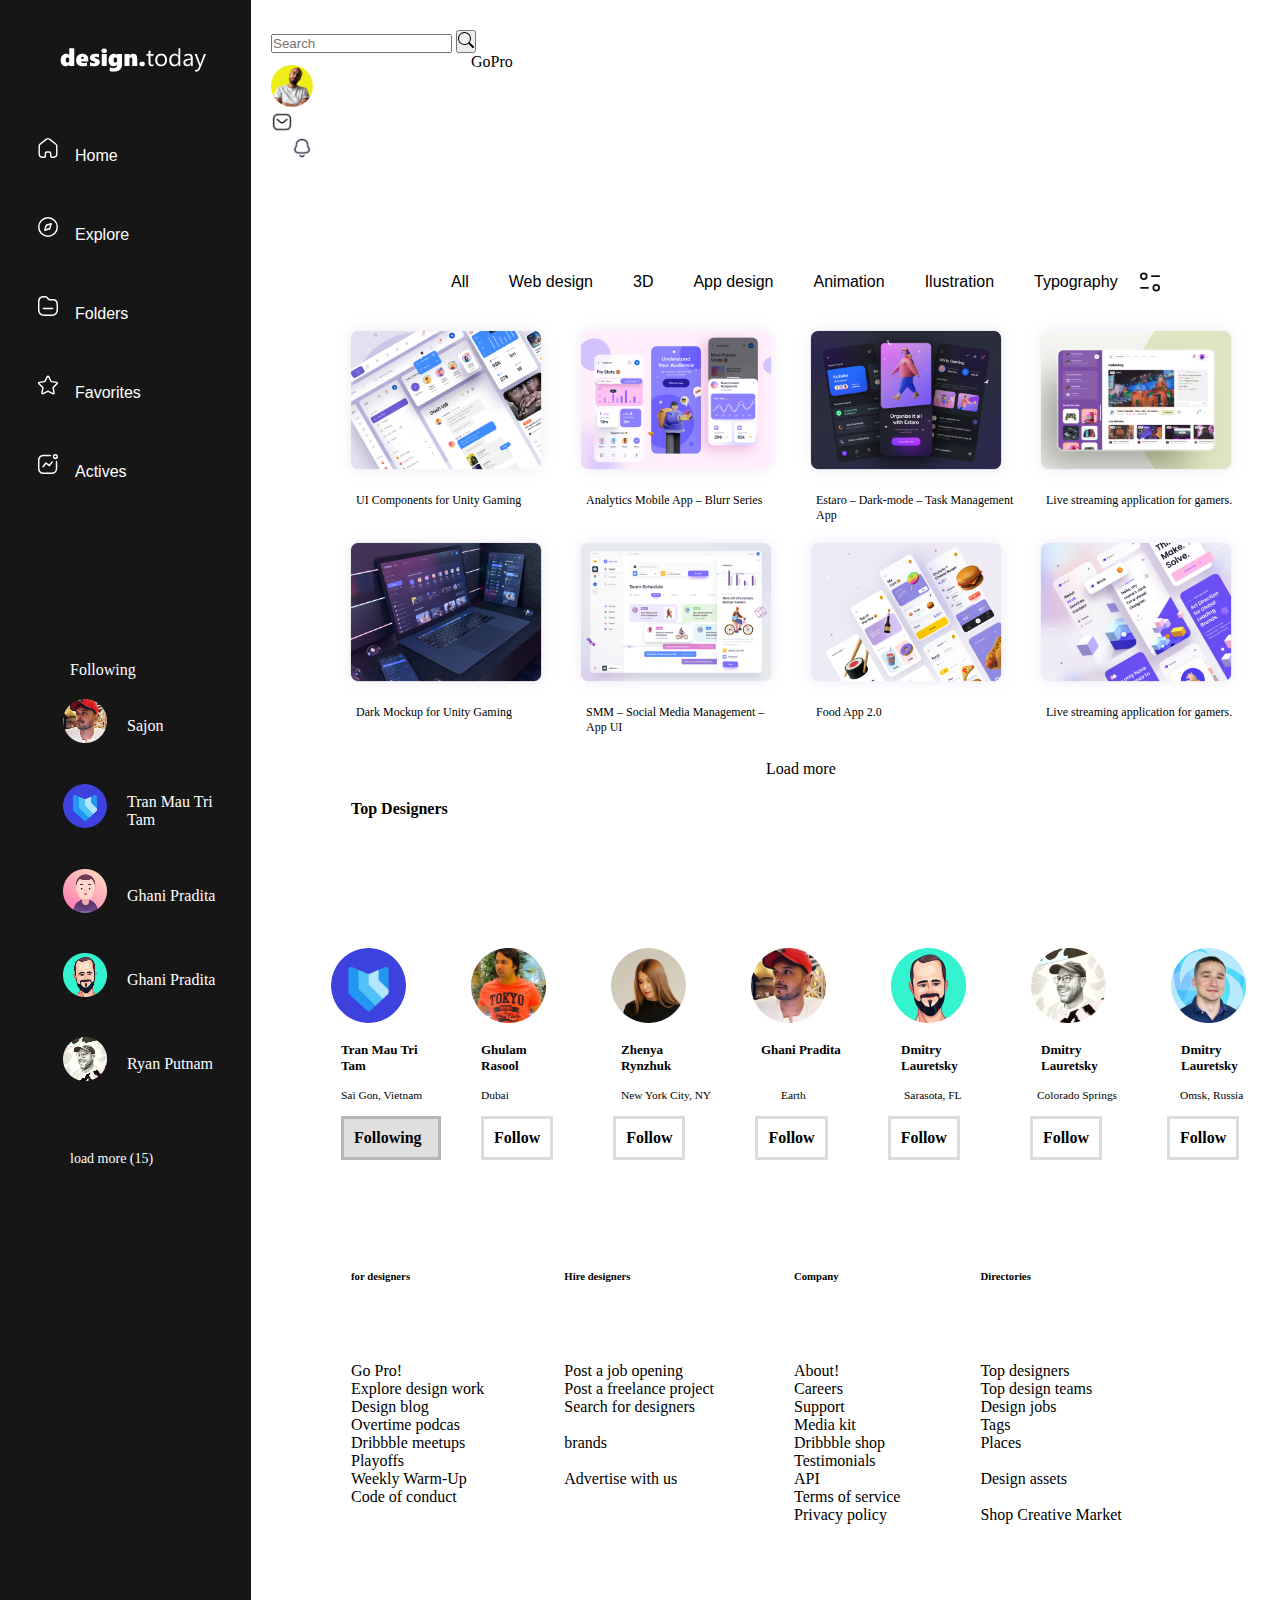
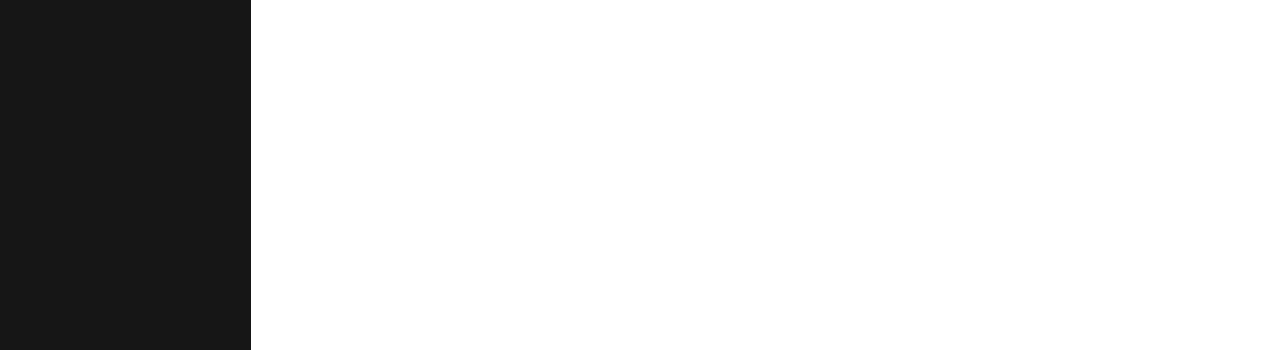
==== index.html @ 5bfe54ca "desktop version all done" ====
<!DOCTYPE html>
<html lang="en">
  <head>
    <meta charset="UTF-8" />
    <meta http-equiv="X-UA-Compatible" content="IE=edge" />
    <meta name="viewport" content="width=device-width, initial-scale=1.0" />
    <link rel="stylesheet" type="text/css" href="styles/style.css" />
    <link href="https://cdn.jsdelivr.net/npm/bootstrap@5.2.2/dist/css/bootstrap.min.css" rel="stylesheet" integrity="sha384-Zenh87qX5JnK2Jl0vWa8Ck2rdkQ2Bzep5IDxbcnCeuOxjzrPF/et3URy9Bv1WTRi" crossorigin="anonymous">
    <title>Shualeduri</title>
  </head>
 
  <body >
    <!-- SIDE NAVBAR -->
    <div class="header">
        <div class="side-nav"> 
          <a href="#" class="logo"> 
            <img src="./images/design.today.png" class="logo-img">
          </a>
          <ul class="nav-links">
            <li> <a href="#"><img src="./images/Component 5 – 2.svg" alt="img"></i><p>Home</p></a></li>
            <li> <a href="#"><img src="./images/Component 3 – 2.svg" alt="img"></i><p>Explore</p></a></li>
            <li> <a href="#"><img src="./images/Component 4 – 2.svg" alt="img"></i><p>Folders</p></a></li>
            <li> <a href="#"><img src="./images/Component 8 – 2.svg" alt="img"></i><p>Favorites</p></a></li>
            <li> <a href="#"><img src="./images/Component 1 – 2.svg" alt="img"></i><p>Actives</p></a></li>
            
          </ul>
          <div class="follow">
            <p>
                Following
            </p>
          
          </div>
          <div class="side-img">
            <div class="round-images">
              <div><img src="./images/Rectangle 40.png" alt="img"><p>Sajon</p></div>
          </div>
          <div class="round-images">
            <div><img src="./images/Rectangle 41.png" alt="img"><p>Tran Mau Tri Tam</p></div>
        </div>
        <div class="round-images">
            <div><img src="./images/Rectangle 42.png" alt="img"><p>Ghani Pradita</p></div>
        </div>
        <div class="round-images">
            <div><img src="./images/Rectangle 43.png" alt="img"><p>Ghani Pradita</p></div>
        </div>
        <div class="round-images">
            <div><img src="./images/Rectangle 44.png" alt="img"><p>Ryan Putnam</p></div>
        </div>
        <p class="load-1">
            load more (15)
        </p>
          </div>
        </div>
       <!-- SEARCH BAR -->
    <section> 
     <div class="search-btn">
      <form class="d-flex" role="search">
        <input class="form-control me-2" type="search" placeholder="Search" aria-label="Search">
        <button class="btn btn-outline-success" type="submit"><svg xmlns="http://www.w3.org/2000/svg" width="16" height="16" fill="currentColor" class="bi bi-search" viewBox="0 0 16 16">
          <path d="M11.742 10.344a6.5 6.5 0 1 0-1.397 1.398h-.001c.03.04.062.078.098.115l3.85 3.85a1 1 0 0 0 1.415-1.414l-3.85-3.85a1.007 1.007 0 0 0-.115-.1zM12 6.5a5.5 5.5 0 1 1-11 0 5.5 5.5 0 0 1 11 0z"/>
        </svg></button>
        <p>
          GoPro
        </p>
         
        <div class="bar-img">
          <a href="./secont.html"><img  src="./images/Group 33.png" height="42px"></a> 
        </div>
        <div class="mess">
        <img src="./images/Component 11 – 2.png" height="22px">
      </div>  
      <div class="bell">
        <img src="./images/Component 7 – 2.png" height="22px">
      </div> 
      
      </form>            
    </div>
   
 
       <!-- SECOND NAVBAR AND MAIN CONTENT -->
       <div>
        <nav class="navbar">
          <ul class="navbar-ul">
            <li class="navbar-li"><a href="#">All</a></li>
            <li class="navbar-li"><a href="#">Web design</a></li>
            <li class="navbar-li"><a href="#">3D</a></li>
            <li class="navbar-li"><a href="#">App design</a></li>
            <li class="navbar-li"><a href="#">Animation</a></li>
            <li class="navbar-li"><a href="#">Ilustration</a></li>
            <li class="navbar-li"><a href="#">Typography</a></li> 
        
            <img src="./images/Group 18.svg" alt="filter">
          </ul>
        </nav>
    </div>
    <div></div>
    <div class="main-content">
      <div class="image-1">
        <img src="./images/Rectangle 45.png" alt="image" width="230px" ><p>UI Components for Unity Gaming</p>
      </div>
      <div class="image-2">
        <img src="./images/Rectangle 46.png" alt="image" width="230px" ><p>Analytics Mobile App – Blurr Series</p>
      </div>
      <div class="image-3">
        <img src="./images/Rectangle 47.png" alt="image" width="230px" ><p>Estaro – Dark-mode – Task Management App</p>
      </div>
      <div class="image-4">
        <img src="./images/Rectangle 48.png" alt="image" width="230px" ><p>Live streaming application for gamers.</p>
      </div>
    </div>
    <div>
      <div class="main-content-2">
        <div class="image-1-1">
          <img src="./images/03.png" alt="image" width="230px" ><p>Dark Mockup for Unity Gaming</p>
        </div>
        <div class="image-2-2">
          <img src="./images/02.png" alt="image" width="230px" ><p>SMM – Social Media Management – App UI</p>
        </div>
        <div class="image-3-3">
          <img src="./images/04.png" alt="image" width="230px" ><p>Food App 2.0</p>
        </div>
        <div class="image-4-4">
          <img src="./images/01.png" alt="image" width="230px" ><p>Live streaming application for gamers.</p>
        </div>
      </div>
      <div class="load">
         <p>Load more</p>        
      </div>  
           <!-- TOP DESIGNER -->
           <p class="desig-p">
          Top Designers
           </p>
          <div class="top-design">
        <div class="design">
       
          <div>
          <img src="./images/Rectangle 65.png" alt="" width="75px"> <p>Tran Mau Tri Tam</p>
        </div>
        <div>
          <img src="./images/Rectangle 69.png" alt="" width="75px"> <p>Ghulam Rasool</p>
        </div>
        <div>
          <img src="./images/Rectangle 66.png" alt="" width="75px"> <p>Zhenya Rynzhuk</p>
        </div>
        <div>
          <img  src="./images/Rectangle 67.png" alt="" width="75px"> <p>Ghani Pradita</p>
        </div>
        <div>
          <img src="./images/Rectangle 71.png" alt="" width="75px"> <p>Dmitry Lauretsky</p>
        </div>
        <div>
          <img src="./images/Rectangle 68.png" alt="" width="75px"> <p>Dmitry Lauretsky
            
          </p>
        </div>
        <div>
          <img src="./images/Rectangle 72.png" alt="" width="75px"> <p>Dmitry Lauretsky</p>
        </div>
        
      </div>
      <div class="paragraph-flex">
        <div class="paragraph">
          <p class="p-1-1">Sai Gon, Vietnam</p>
          <p class="p-1-2" >Dubai</p>
          <p class="p-1-3">New York City, NY</p>
          <p class="p-1-4">Earth</p>
          <p class="p-1-5"> Sarasota, FL</p>
          <p class="p-1-6"> Colorado Springs </p>
          <p class="p-1-7"> Omsk, Russia</p> 
        </div>
      </div>
      <div class="paragraph-flex">
        <div class="paragraph">
          <p class="p-2-1">Following</p>
          <p class="p-2-2" >Follow</p>
          <p class="p-2-3">Follow</p>
          <p class="p-2-4">Follow</p>
          <p class="p-2-5"> Follow</p>
          <p class="p-2-6">Follow </p>
          <p class="p-2-7"> Follow</p> 
        </div>
       
          <div class="footer-section">
            <div class="footer-1">
              <h6>for designers</h6>
              <div class="html-p">
                <p>Go Pro!</p>
                <p>Explore design work</p>
                <p>Design blog </p>
                <p> Overtime podcas</p>
                <p>Dribbble meetups</p>
                <p> Playoffs </p>
                <p>Weekly Warm-Up</p>
                <p> Code of conduct</p>
              </div>
             </div>
             <div class="footer-1">
              <h6>Hire designers</h6>
              <div class="html-p">
                <p>Post a job opening </p>
                <p>Post a freelance project </p>
                <p> Search for designers </p>
               <br>
                <p>  brands</p>
                 <br>
                <p>Advertise with us</p>
              </div>
             </div>
             <div class="footer-1">
              <h6>Company</h6>
              <div class="html-p">
                <p>About!</p>
                <p>Careers</p>
                <p>Support</p>
                <p>Media kit </p>
                <p>Dribbble shop</p>
                <p>Testimonials  </p>
                <p>API</p>
                <p> Terms of service </p>
                <p> Privacy policy</p>
              </div>
             </div>  <div class="footer-1">
              <h6>Directories</h6>
              <div class="html-p">
                <p>Top designers </p>
                <p> Top design teams</p>
                <p>Design jobs  </p>
                <p> Tags</p>
                <p>Places</p>
                <br>
                <p>Design assets </p>
                <br>
                <p>Shop Creative Market</p>
               
              </div>
             </div>
             
              
              
  </section>
   

    </div>
  </footer>
    
  
  
  
    <script src="https://cdn.jsdelivr.net/npm/bootstrap@5.2.2/dist/js/bootstrap.bundle.min.js" integrity="sha384-OERcA2EqjJCMA+/3y+gxIOqMEjwtxJY7qPCqsdltbNJuaOe923+mo//f6V8Qbsw3" crossorigin="anonymous"></script>    
  </body>
</html>
---- styles/style.css ----
* {
  margin: 0;
  padding: 0;
  box-sizing: border-box;
}

.side-nav {
  background: rgb(22, 22, 22) 0% 0% no-repeat padding-box;
  height: 1950px;
  width: 280px;
}

/* LOGO AND NAVIGATION */
.logo {
  margin-left: 60px;
}
.nav-links {
  list-style: none;
  position: relative;
  margin-left: 22px;
  margin-top: 40px;
}
.nav-links li {
  padding: 10px 0;
}
.nav-links li a {
  color: white;
  text-decoration: none;
  padding: 10px 14px;
  display: flex;
  align-items: center;
}
.nav-links li a img {
  margin-right: 15px;
  margin-bottom: 15px;
}
.nav-links li :hover {
  transition: 0.3s;
}

.side-img div p:hover {
  color: #cf238a;
  transition: 0.3s;
}
.side-img div {
  position: relative;
  padding: 10px 14px;
  display: flex;
  align-items: center;
}
.side-img div p {
  margin-left: 20px;
  color: white;
  margin-top: 10px;
}
.side-img img {
  margin-left: 35px;
}
.follow p {
  margin-top: 150px;
  margin-left: 70px;
  color: white;
}
.side-img p {
  margin-left: 70px;
  color: white;
  margin-top: 50px;
}

.logo img {
  margin-top: 40px;
}
.header {
  display: flex;
}

.search-btn {
  margin-top: 30px;
  margin-left: 20px;
  width: 800px;
}
.search-btn p {
  margin-left: 200px;
  margin-right: 140px;
}
.mess {
  margin-right: -90px;
}
.bell {
  margin-right: -90px;
  margin-left: 20px;
}
.bar-img {
  margin-right: -90px;
  margin-top: -6px;
}

/* Navugation */
.load {
  width: 110px;
  height: 55px;
  background-color: #ffffff;
  border: none;
  border-radius: 28px;
  padding: 15px;
  margin-left: 500px;
  padding-right: 10px;
  margin-top: 10px;
}
.load:hover {
  background-color: #ddd;
  color: rgb(0, 0, 0);
}
.nav-links a:hover {
  background: #cf238a;
  transition: 0.3;
  width: 210px;
  border-radius: 28px;
}
.nav-links {
  color: white;
}
.navbar {
  margin-top: 90px;
  margin-left: 180px;
}

a {
  text-decoration: none;
  font-family: "BPG Arial Caps", sans-serif;
  font-weight: 450;
}
ul {
  list-style: none;
}

.navbar-ul {
  display: flex;
}
.navbar-ul :hover {
  background-color: #b8b8b8;
  border-radius: 10%;
}

.navbar-li {
  margin: 20px;
}
.navbar-ul a {
  text-decoration: none;
  color: black;
}
.main-content {
  margin-left: 80px;
}
/* MAIN_IMAGES */
.main-content {
  display: flex;
}
.image-1 p,
.image-2 p,
.image-3 p,
.image-4 p {
  margin-left: 25px;
  font-size: 12px;
  font-weight: 500;
  width: 200px;
}
.image-3 p,
.image-4 p {
  width: 200px;
}
.main-content-2 {
  display: flex;
  margin-left: 80px;
}
.image-1-1 p,
.image-2-2 p,
.image-3-3 p,
.image-4-4 p {
  margin-left: 25px;
  font-size: 12px;
  font-weight: 500;
  width: 200px;
}
.image-3-3 p,
.image-4-4 p {
  width: 200px;
}
.load-1 {
  margin-top: 40px;
  margin-left: 500px;
  font-size: 14px;
}
.design {
  display: flex;
  margin-left: 30px;
}
.design img {
  margin-top: 180px;
  margin-left: 50px;
}
.design p {
  margin-left: 60px;
  margin-top: 15px;
  font-size: 13px;
  font-weight: 550;
  width: 80px;
}
.paragraph {
  display: flex;
}
.p-1-1 {
  width: 100px;
  font-size: 11.4px;
  margin-left: 90px;
}
.p-1-1 {
  margin-top: 15px;
  width: 100px;
  font-size: 11.4px;
  margin-left: 90px;
}
.p-1-2 {
  margin-top: 15px;
  width: 100px;
  font-size: 11.4px;
  margin-left: 40px;
}
.p-1-3 {
  margin-top: 15px;
  width: 100px;
  font-size: 11.4px;
  margin-left: 40px;
}
.p-1-4 {
  margin-top: 15px;
  width: 100px;
  font-size: 11.4px;
  margin-left: 60px;
}
.p-1-5 {
  margin-top: 15px;
  width: 100px;
  font-size: 11.4px;
  margin-left: 23px;
}
.p-1-6 {
  margin-top: 15px;
  width: 100px;
  font-size: 11.4px;
  margin-left: 33px;
}
.p-1-7 {
  margin-top: 15px;
  width: 100px;
  font-size: 11.4px;
  margin-left: 43px;
}

/* FOOTER SECTION */
.desig-p {
  margin-left: 100px;
  margin-bottom: -50px;
  font-weight: 650;
}
.footer-section {
  margin-left: 90px;
  margin-top: 40px;
  display: flex;
}
.footer-1 {
  margin: 70px;
  margin-left: 10px;
}
.p-2-1 {
  width: 100px;
  font-weight: 600;
  margin-left: 90px;
}
.p-2-1 {
  background-color: #dfdfdf;
  padding: 10px;
  border-style: solid;
  border-color: rgb(182, 182, 182);
}
.p-2-1 {
  margin-top: 15px;

  font-weight: 600;
  margin-left: 90px;
}
.p-2-2 {
  margin-top: 15px;

  font-weight: 600;
  padding: 10px;
  border-style: solid;
  border-color: rgb(220, 220, 220);
  margin-left: 40px;
}
.p-2-3 {
  margin-top: 15px;

  font-weight: 600;
  margin-left: 40px;
  padding: 10px;
  border-style: solid;
  border-color: rgb(220, 220, 220);
  margin-left: 60px;
}
.p-2-4 {
  margin-top: 15px;

  font-weight: 600;
  margin-left: 90px;
  padding: 10px;
  border-style: solid;
  border-color: rgb(220, 220, 220);
  margin-left: 70px;
}
.p-2-5 {
  margin-top: 15px;

  font-weight: 600;
  padding: 10px;
  border-style: solid;
  border-color: rgb(220, 220, 220);
  margin-left: 40px;
  margin-left: 60px;
}
.p-2-6 {
  margin-top: 15px;

  font-weight: 600;
  margin-left: 33px;
  padding: 10px;
  border-style: solid;
  border-color: rgb(220, 220, 220);
  margin-left: 70px;
}
.p-2-7 {
  margin-top: 15px;

  font-weight: 600;
  margin-left: 43px;
  padding: 10px;
  border-style: solid;
  border-color: rgb(220, 220, 220);
  margin-left: 65px;
}
.html-p {
  margin-top: 80px;
}

/* SEDOND HTML */
.order-1 {
  display: flex;
  align-items: center;
  justify-content: space-between;
  margin-left: 40px;
  margin-top: 40px;
  font-weight: 600;
}

.order-2 {
  display: flex;
  align-items: center;
  justify-content: space-between;
  margin-left: 40px;
  margin-top: 40px;
}

.order-1-1 {
  display: flex;
  align-items: center;
  justify-content: space-between;
  margin-left: 40px;
  margin-top: 40px;
  font-weight: 600;
  color: #ff2288;
}
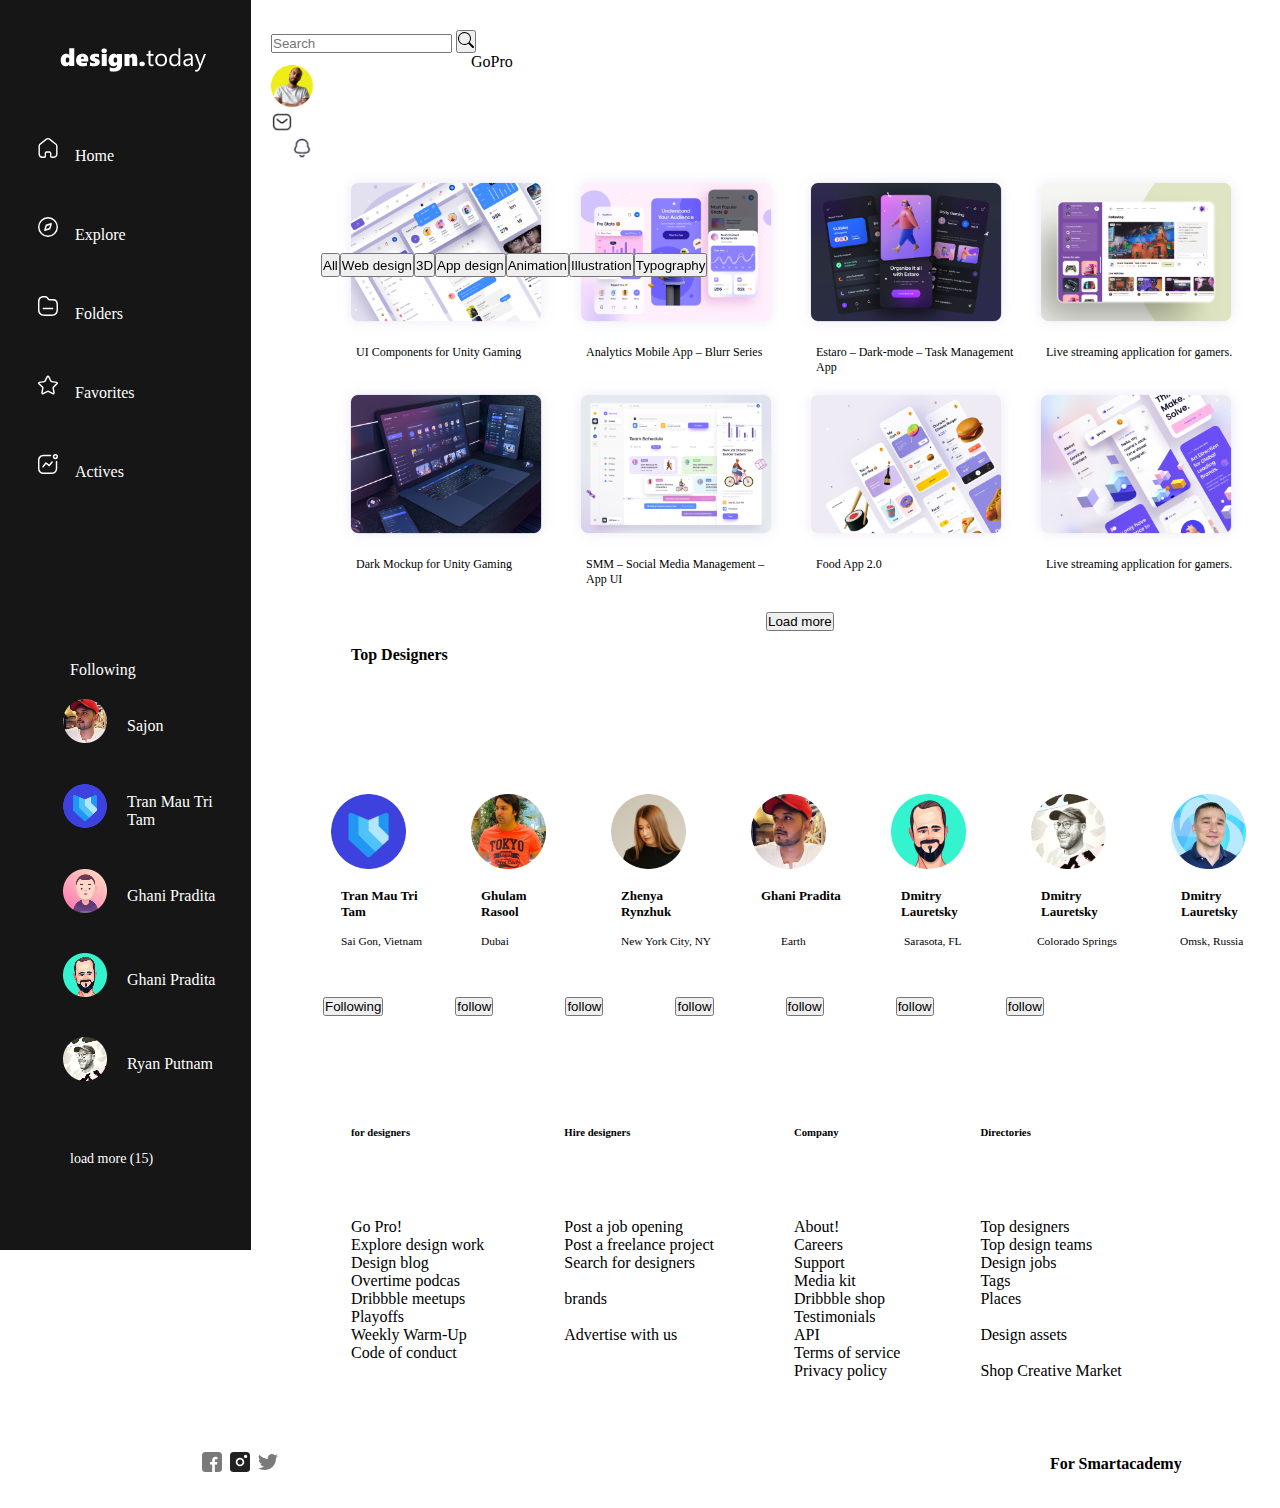
==== commit 5194859c: "hovers done" ====
--- a/index.html
+++ b/index.html
@@ -81,14 +81,13 @@
        <div>
         <nav class="navbar">
           <ul class="navbar-ul">
-            <li class="navbar-li"><a href="#">All</a></li>
-            <li class="navbar-li"><a href="#">Web design</a></li>
-            <li class="navbar-li"><a href="#">3D</a></li>
-            <li class="navbar-li"><a href="#">App design</a></li>
-            <li class="navbar-li"><a href="#">Animation</a></li>
-            <li class="navbar-li"><a href="#">Ilustration</a></li>
-            <li class="navbar-li"><a href="#">Typography</a></li> 
-        
+            <button type="button" class="btn btn-light">All</button>
+            <button type="button" class="btn btn-light">Web design</button>
+            <button type="button" class="btn btn-light">3D</button>
+            <button type="button" class="btn btn-light">App design</button>
+            <button type="button" class="btn btn-light">Animation</button>
+            <button type="button" class="btn btn-light">Illustration</button>
+            <button type="button" class="btn btn-light">Typography</button>
             <img src="./images/Group 18.svg" alt="filter">
           </ul>
         </nav>
@@ -124,7 +123,7 @@
         </div>
       </div>
       <div class="load">
-         <p>Load more</p>        
+        <button type="button" class="btn btn-secondary">Load more</button>      
       </div>  
            <!-- TOP DESIGNER -->
            <p class="desig-p">
@@ -150,12 +149,12 @@
         </div>
         <div>
           <img src="./images/Rectangle 68.png" alt="" width="75px"> <p>Dmitry Lauretsky
-            
-          </p>
+                   </p>
         </div>
         <div>
           <img src="./images/Rectangle 72.png" alt="" width="75px"> <p>Dmitry Lauretsky</p>
         </div>
+        
         
       </div>
       <div class="paragraph-flex">
@@ -171,13 +170,13 @@
       </div>
       <div class="paragraph-flex">
         <div class="paragraph">
-          <p class="p-2-1">Following</p>
-          <p class="p-2-2" >Follow</p>
-          <p class="p-2-3">Follow</p>
-          <p class="p-2-4">Follow</p>
-          <p class="p-2-5"> Follow</p>
-          <p class="p-2-6">Follow </p>
-          <p class="p-2-7"> Follow</p> 
+          <button type="button" class="btn btn-secondary">Following</button>
+          <button type="button" class="btn btn-light">follow</button>
+          <button type="button" class="btn btn-light">follow</button>
+          <button type="button" class="btn btn-light">follow</button>
+          <button type="button" class="btn btn-light">follow</button>
+          <button type="button" class="btn btn-light">follow</button>
+          <button type="button" class="btn btn-light">follow</button>
         </div>
        
           <div class="footer-section">
@@ -234,18 +233,21 @@
                
               </div>
              </div>
-             
-              
-              
-  </section>
-   
-
-    </div>
+            </section>
+       </div>
   </footer>
     
+  <div class="fot-cont">
+    <div class="fb"> 
+    <img src="./images/Component 12 – 2.svg" alt="image">
+    <img src="./images/Component 13 – 2.svg" alt="image">
+    <img src="./images/Component 14 – 2.svg" alt="image">
+  </div>
+  <div>
+    <p>For Smartacademy</p>
+  </div>
   
-  
-  
+   
     <script src="https://cdn.jsdelivr.net/npm/bootstrap@5.2.2/dist/js/bootstrap.bundle.min.js" integrity="sha384-OERcA2EqjJCMA+/3y+gxIOqMEjwtxJY7qPCqsdltbNJuaOe923+mo//f6V8Qbsw3" crossorigin="anonymous"></script>    
   </body>
 </html>
--- a/styles/style.css
+++ b/styles/style.css
@@ -6,8 +6,9 @@
 
 .side-nav {
   background: rgb(22, 22, 22) 0% 0% no-repeat padding-box;
-  height: 1950px;
+  height: 1250px;
   width: 280px;
+  /* position: fixed; */
 }
 
 /* LOGO AND NAVIGATION */
@@ -97,20 +98,12 @@
 
 /* Navugation */
 .load {
-  width: 110px;
-  height: 55px;
-  background-color: #ffffff;
-  border: none;
-  border-radius: 28px;
   padding: 15px;
   margin-left: 500px;
   padding-right: 10px;
   margin-top: 10px;
 }
-.load:hover {
-  background-color: #ddd;
-  color: rgb(0, 0, 0);
-}
+
 .nav-links a:hover {
   background: #cf238a;
   transition: 0.3;
@@ -122,29 +115,17 @@
 }
 .navbar {
   margin-top: 90px;
-  margin-left: 180px;
-}
-
-a {
-  text-decoration: none;
-  font-family: "BPG Arial Caps", sans-serif;
-  font-weight: 450;
-}
-ul {
-  list-style: none;
+  margin-left: 70px;
+  position: fixed;
 }
 
 .navbar-ul {
   display: flex;
 }
-.navbar-ul :hover {
-  background-color: #b8b8b8;
-  border-radius: 10%;
-}
-
-.navbar-li {
-  margin: 20px;
-}
+.navbar img {
+  margin-left: 220px;
+}
+
 .navbar-ul a {
   text-decoration: none;
   color: black;
@@ -155,6 +136,9 @@
 /* MAIN_IMAGES */
 .main-content {
   display: flex;
+}
+.main-content :hover {
+  background-color: #ff0088;
 }
 .image-1 p,
 .image-2 p,
@@ -169,6 +153,15 @@
 .image-4 p {
   width: 200px;
 }
+.main-content-2 :hover {
+  background-color: #ff0088;
+}
+
+.main-content-2 {
+  display: flex;
+  margin-left: 80px;
+}
+
 .main-content-2 {
   display: flex;
   margin-left: 80px;
@@ -272,86 +265,23 @@
   margin: 70px;
   margin-left: 10px;
 }
-.p-2-1 {
-  width: 100px;
-  font-weight: 600;
-  margin-left: 90px;
-}
-.p-2-1 {
-  background-color: #dfdfdf;
-  padding: 10px;
-  border-style: solid;
-  border-color: rgb(182, 182, 182);
-}
-.p-2-1 {
-  margin-top: 15px;
-
-  font-weight: 600;
-  margin-left: 90px;
-}
-.p-2-2 {
-  margin-top: 15px;
-
-  font-weight: 600;
-  padding: 10px;
-  border-style: solid;
-  border-color: rgb(220, 220, 220);
-  margin-left: 40px;
-}
-.p-2-3 {
-  margin-top: 15px;
-
-  font-weight: 600;
-  margin-left: 40px;
-  padding: 10px;
-  border-style: solid;
-  border-color: rgb(220, 220, 220);
-  margin-left: 60px;
-}
-.p-2-4 {
-  margin-top: 15px;
-
-  font-weight: 600;
-  margin-left: 90px;
-  padding: 10px;
-  border-style: solid;
-  border-color: rgb(220, 220, 220);
-  margin-left: 70px;
-}
-.p-2-5 {
-  margin-top: 15px;
-
-  font-weight: 600;
-  padding: 10px;
-  border-style: solid;
-  border-color: rgb(220, 220, 220);
-  margin-left: 40px;
-  margin-left: 60px;
-}
-.p-2-6 {
-  margin-top: 15px;
-
-  font-weight: 600;
-  margin-left: 33px;
-  padding: 10px;
-  border-style: solid;
-  border-color: rgb(220, 220, 220);
-  margin-left: 70px;
-}
-.p-2-7 {
-  margin-top: 15px;
-
-  font-weight: 600;
-  margin-left: 43px;
-  padding: 10px;
-  border-style: solid;
-  border-color: rgb(220, 220, 220);
-  margin-left: 65px;
-}
 .html-p {
   margin-top: 80px;
 }
-
+.paragraph button {
+  margin-top: 50px;
+  margin-left: 72px;
+}
+.fot-cont {
+  display: flex;
+  align-items: center;
+  margin-left: 200px;
+  margin-bottom: 30px;
+}
+.fot-cont p {
+  margin-left: 770px;
+  font-weight: 700;
+}
 /* SEDOND HTML */
 .order-1 {
   display: flex;
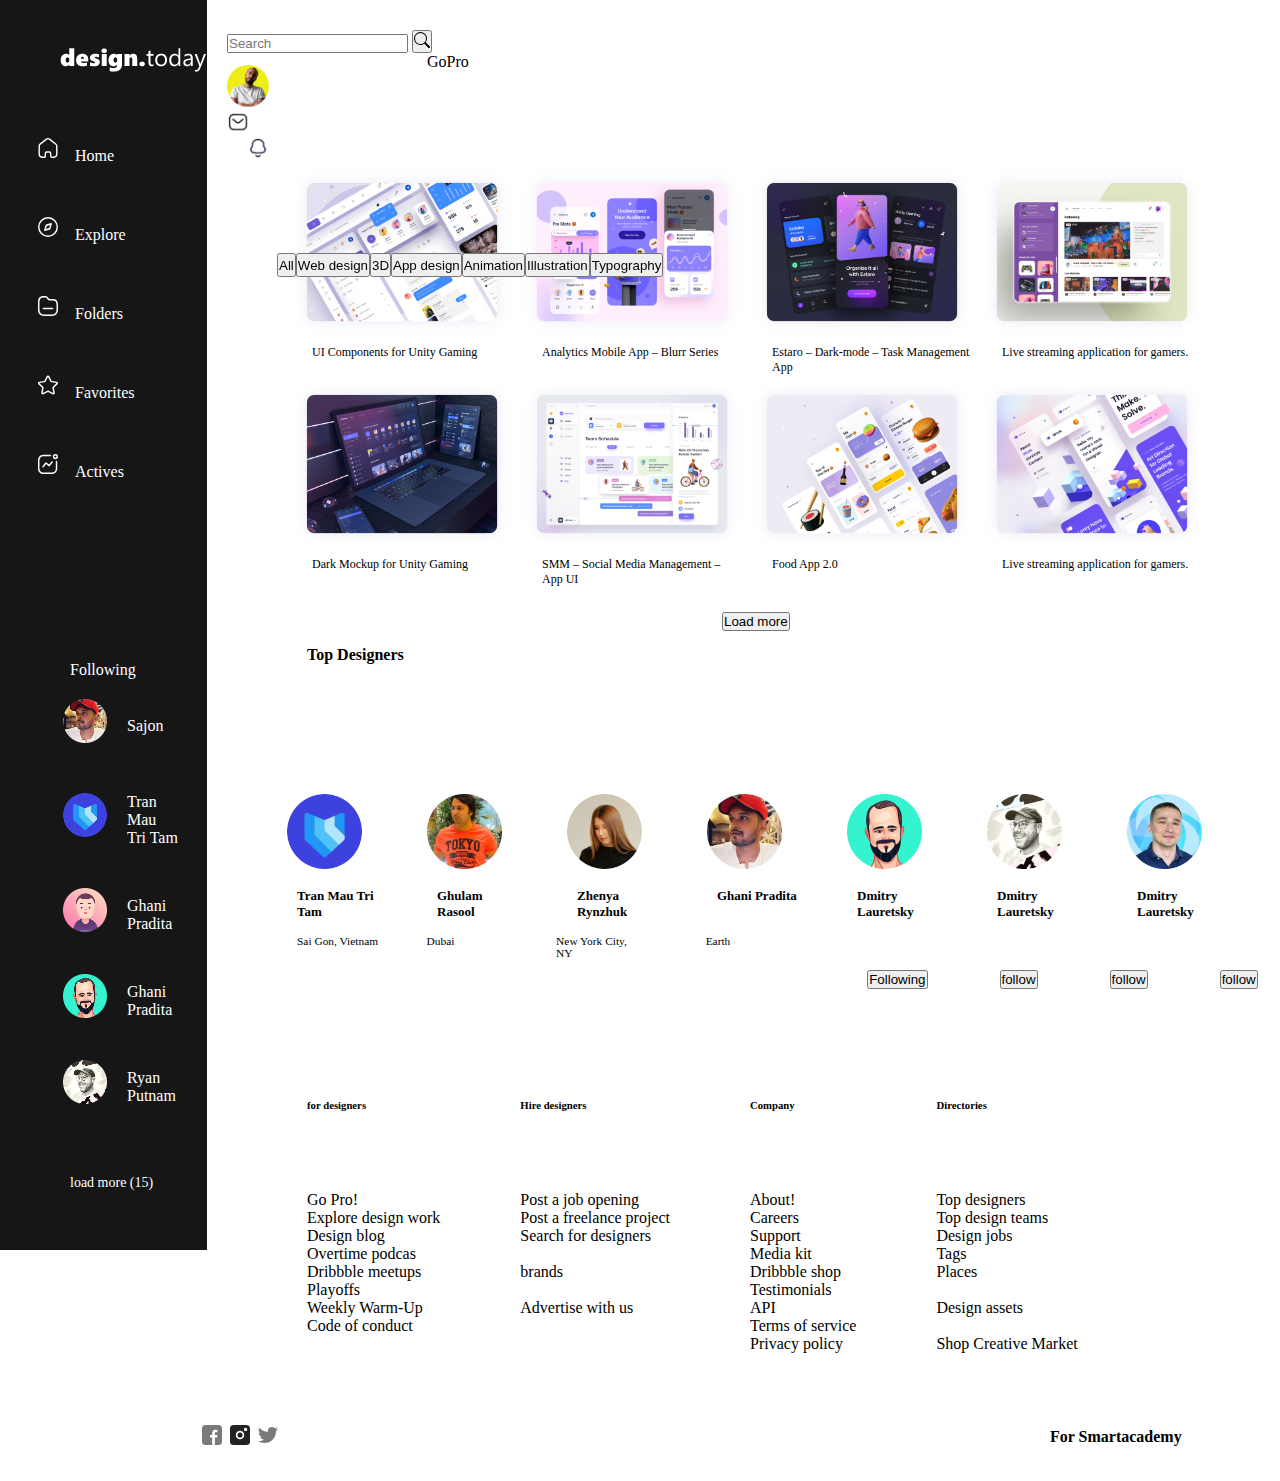
==== commit fe6a2ad2: "secon page" ====
--- a/index.html
+++ b/index.html
@@ -163,21 +163,21 @@
           <p class="p-1-2" >Dubai</p>
           <p class="p-1-3">New York City, NY</p>
           <p class="p-1-4">Earth</p>
-          <p class="p-1-5"> Sarasota, FL</p>
+          <p class="  <div class="paragraph-flex">
+        <div class="paragraph">
+          <button type="button" class="btn btn-secondary">Following</button>
+          <button type="button" class="btn btn-light">follow</button>
+          <button type="button" class="btn btn-light">follow</button>
+          <button type="button" class="btn btn-light">follow</button>
+          <button type="button" class="btn btn-light">follow</button>
+          <button type="button" class="btn btn-light">follow</button>
+          <button type="button" class="btn btn-light">follow</button>
+        </div>p-1-5"> Sarasota, FL</p>
           <p class="p-1-6"> Colorado Springs </p>
           <p class="p-1-7"> Omsk, Russia</p> 
         </div>
       </div>
-      <div class="paragraph-flex">
-        <div class="paragraph">
-          <button type="button" class="btn btn-secondary">Following</button>
-          <button type="button" class="btn btn-light">follow</button>
-          <button type="button" class="btn btn-light">follow</button>
-          <button type="button" class="btn btn-light">follow</button>
-          <button type="button" class="btn btn-light">follow</button>
-          <button type="button" class="btn btn-light">follow</button>
-          <button type="button" class="btn btn-light">follow</button>
-        </div>
+    
        
           <div class="footer-section">
             <div class="footer-1">
--- a/styles/style.css
+++ b/styles/style.css
@@ -283,29 +283,13 @@
   font-weight: 700;
 }
 /* SEDOND HTML */
-.order-1 {
-  display: flex;
-  align-items: center;
-  justify-content: space-between;
-  margin-left: 40px;
-  margin-top: 40px;
-  font-weight: 600;
-}
-
-.order-2 {
-  display: flex;
-  align-items: center;
-  justify-content: space-between;
-  margin-left: 40px;
-  margin-top: 40px;
-}
-
-.order-1-1 {
-  display: flex;
-  align-items: center;
-  justify-content: space-between;
-  margin-left: 40px;
-  margin-top: 40px;
-  font-weight: 600;
-  color: #ff2288;
-}
+.table {
+  margin-top: 50px;
+  margin-left: 70px;
+}
+.table thead :hover {
+  background-color: #d1d1d1;
+}
+.table tr :hover {
+  background-color: #e6e6e6;
+}
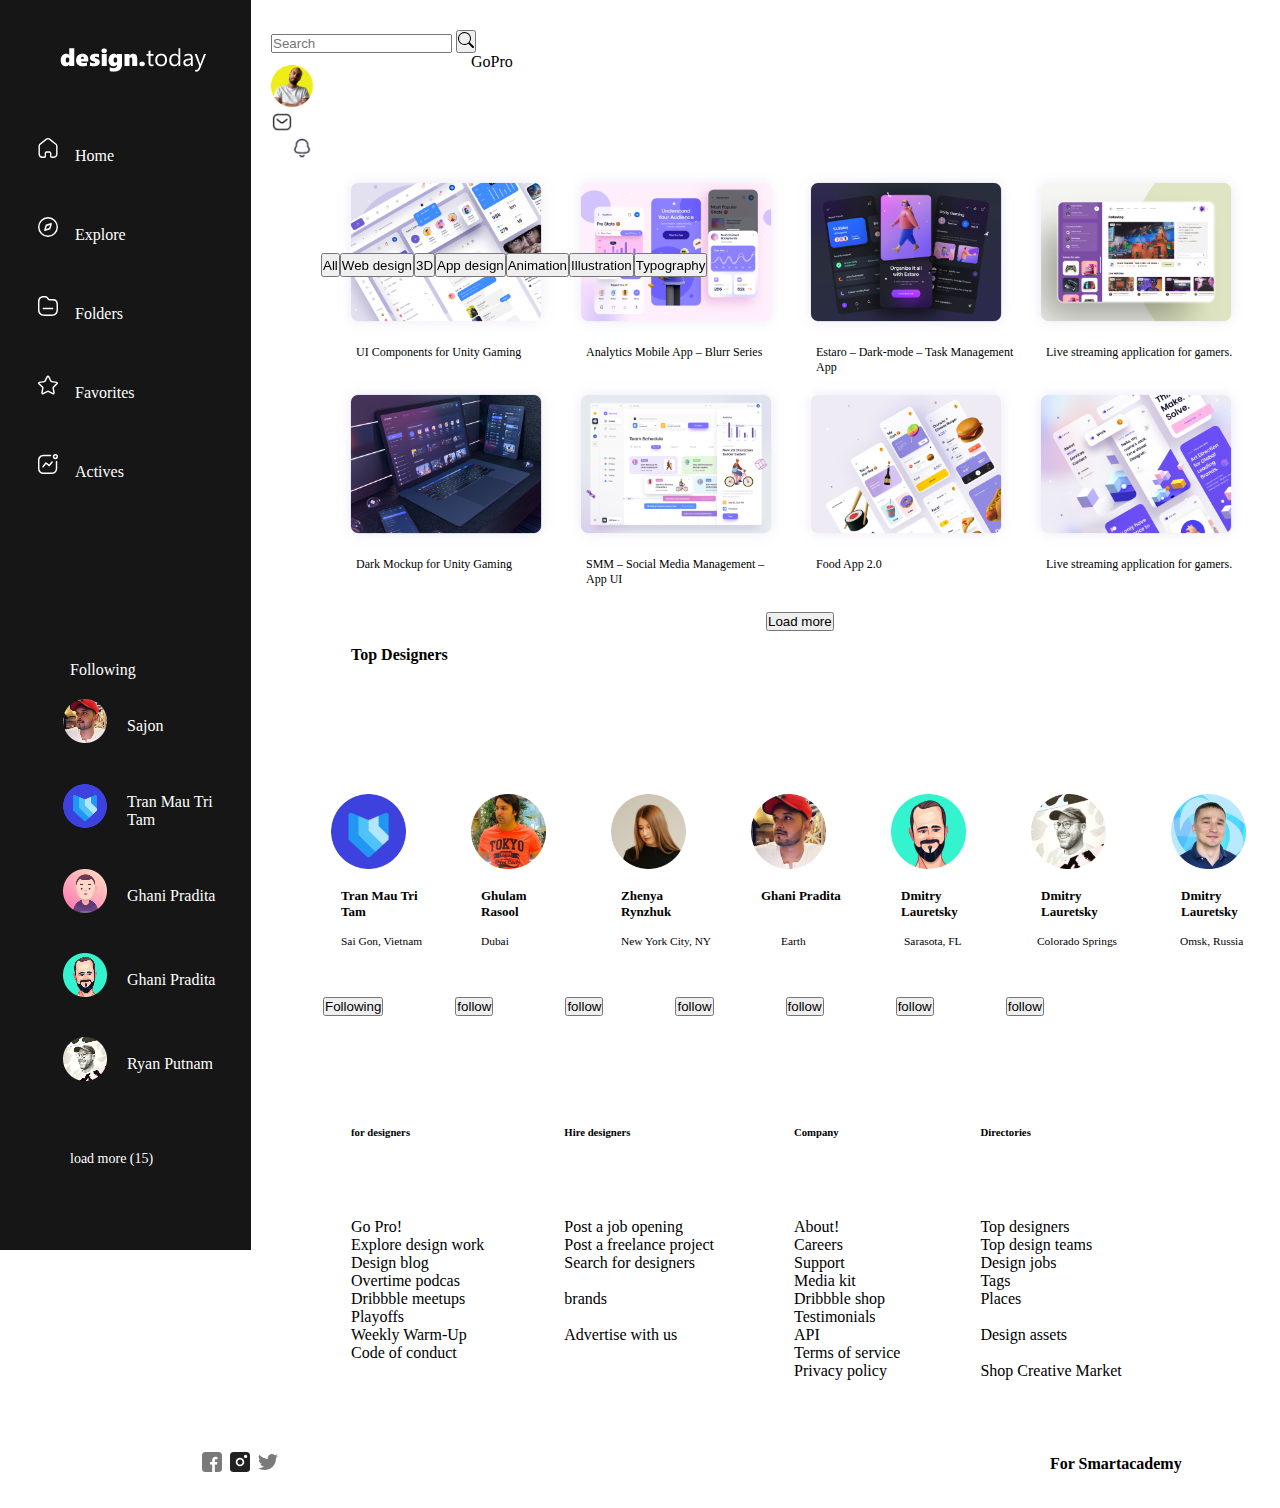
==== commit bdeafd35: ".1" ====
--- a/index.html
+++ b/index.html
@@ -163,7 +163,12 @@
           <p class="p-1-2" >Dubai</p>
           <p class="p-1-3">New York City, NY</p>
           <p class="p-1-4">Earth</p>
-          <p class="  <div class="paragraph-flex">
+          <p class="p-1-5"> Sarasota, FL</p>
+          <p class="p-1-6"> Colorado Springs </p>
+          <p class="p-1-7"> Omsk, Russia</p> 
+        </div>
+      </div>
+      <div class="paragraph-flex">
         <div class="paragraph">
           <button type="button" class="btn btn-secondary">Following</button>
           <button type="button" class="btn btn-light">follow</button>
@@ -172,12 +177,7 @@
           <button type="button" class="btn btn-light">follow</button>
           <button type="button" class="btn btn-light">follow</button>
           <button type="button" class="btn btn-light">follow</button>
-        </div>p-1-5"> Sarasota, FL</p>
-          <p class="p-1-6"> Colorado Springs </p>
-          <p class="p-1-7"> Omsk, Russia</p> 
-        </div>
-      </div>
-    
+        </div>
        
           <div class="footer-section">
             <div class="footer-1">
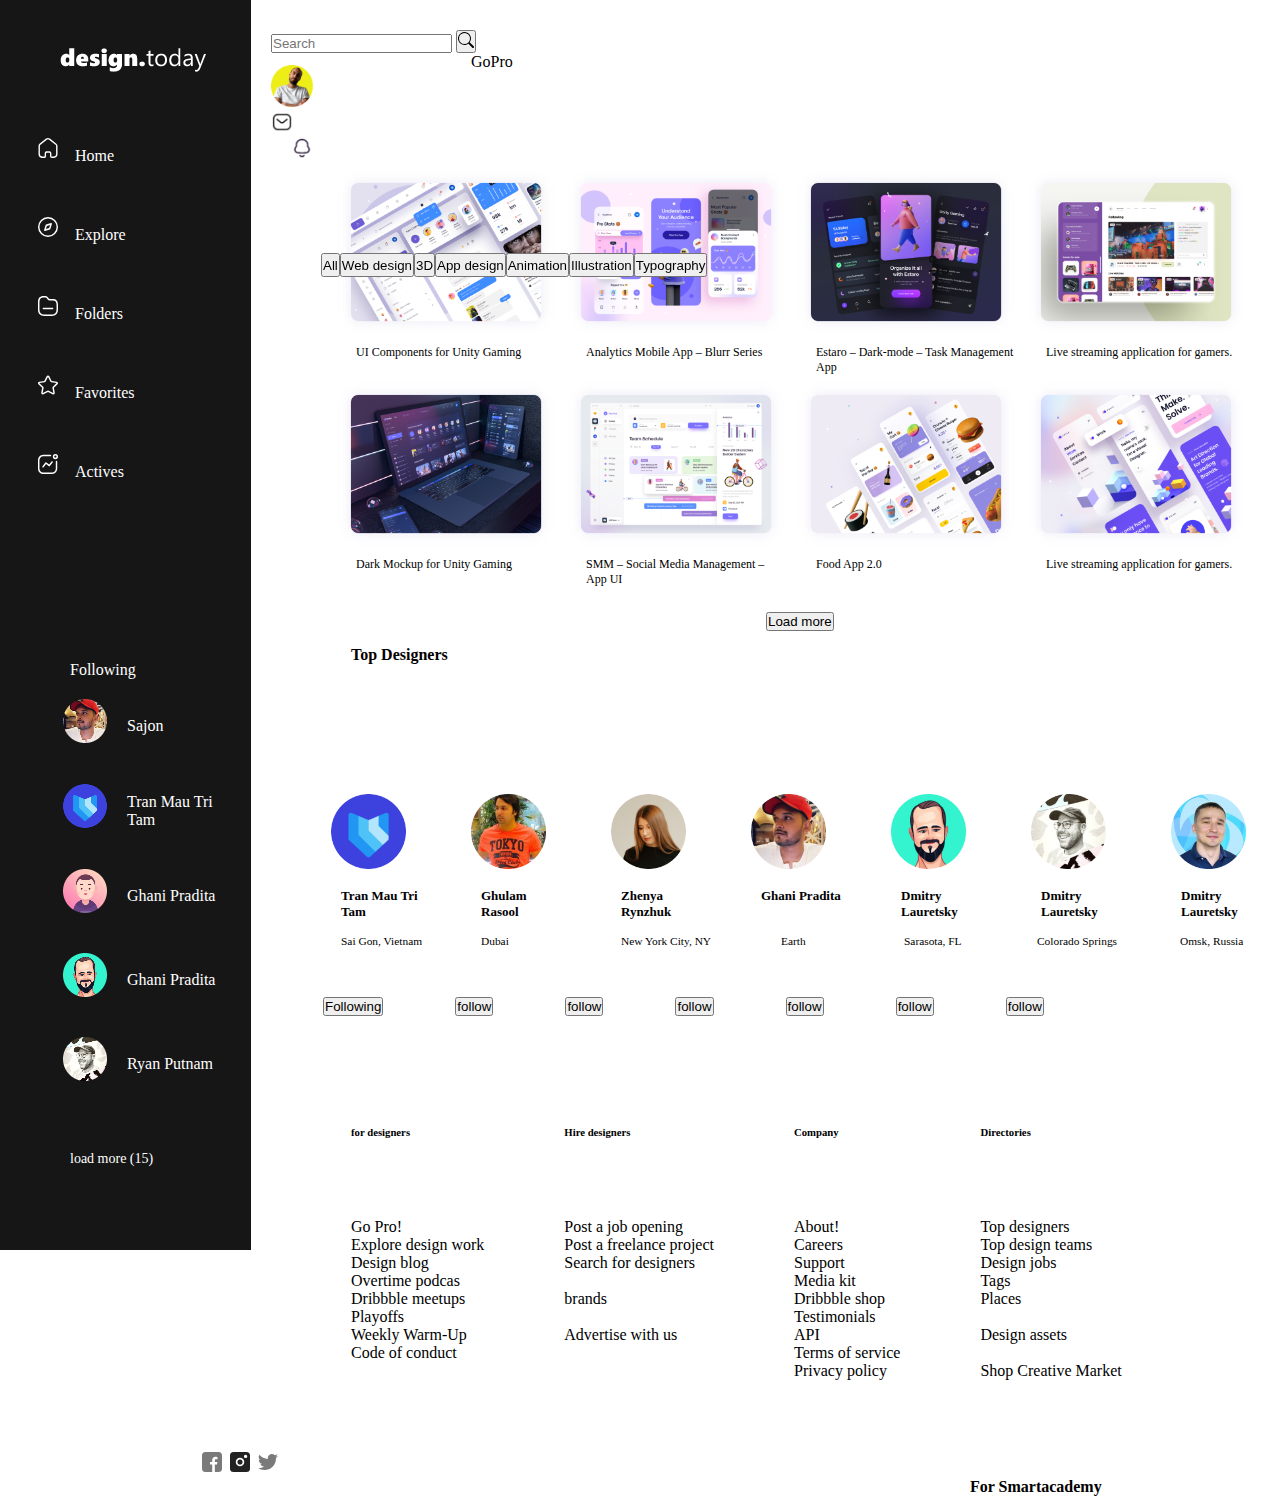
==== commit 1e14ebe4: "phone" ====
--- a/index.html
+++ b/index.html
@@ -11,7 +11,8 @@
  
   <body >
     <!-- SIDE NAVBAR -->
-    <div class="header">
+      <div class="header">
+      
         <div class="side-nav"> 
           <a href="#" class="logo"> 
             <img src="./images/design.today.png" class="logo-img">
@@ -59,10 +60,10 @@
         <button class="btn btn-outline-success" type="submit"><svg xmlns="http://www.w3.org/2000/svg" width="16" height="16" fill="currentColor" class="bi bi-search" viewBox="0 0 16 16">
           <path d="M11.742 10.344a6.5 6.5 0 1 0-1.397 1.398h-.001c.03.04.062.078.098.115l3.85 3.85a1 1 0 0 0 1.415-1.414l-3.85-3.85a1.007 1.007 0 0 0-.115-.1zM12 6.5a5.5 5.5 0 1 1-11 0 5.5 5.5 0 0 1 11 0z"/>
         </svg></button>
-        <p>
+         <p>
           GoPro
-        </p>
-         
+        </p> 
+        
         <div class="bar-img">
           <a href="./secont.html"><img  src="./images/Group 33.png" height="42px"></a> 
         </div>
@@ -133,26 +134,27 @@
         <div class="design">
        
           <div>
-          <img src="./images/Rectangle 65.png" alt="" width="75px"> <p>Tran Mau Tri Tam</p>
-        </div>
-        <div>
-          <img src="./images/Rectangle 69.png" alt="" width="75px"> <p>Ghulam Rasool</p>
-        </div>
-        <div>
-          <img src="./images/Rectangle 66.png" alt="" width="75px"> <p>Zhenya Rynzhuk</p>
-        </div>
-        <div>
-          <img  src="./images/Rectangle 67.png" alt="" width="75px"> <p>Ghani Pradita</p>
-        </div>
-        <div>
-          <img src="./images/Rectangle 71.png" alt="" width="75px"> <p>Dmitry Lauretsky</p>
-        </div>
-        <div>
-          <img src="./images/Rectangle 68.png" alt="" width="75px"> <p>Dmitry Lauretsky
+          <img  class="photo-img1"
+          src="./images/Rectangle 65.png" alt="" width="75px"> <p>Tran Mau Tri Tam</p>
+        </div>
+        <div>
+          <img class="photo-img1"src="./images/Rectangle 69.png" alt="" width="75px"> <p>Ghulam Rasool</p>
+        </div>
+        <div>
+          <img class="photo-img1"src="./images/Rectangle 66.png" alt="" width="75px"> <p>Zhenya Rynzhuk</p>
+        </div>
+        <div>
+          <img class="photo-img" src="./images/Rectangle 67.png" alt="" width="75px"> <p>Ghani Pradita</p>
+        </div>
+        <div>
+          <img class="photo-img" src="./images/Rectangle 71.png" alt="" width="75px"> <p>Dmitry Lauretsky</p>
+        </div>
+        <div>
+          <img class="photo-img"src="./images/Rectangle 68.png" alt="" width="75px"> <p>Dmitry Lauretsky
                    </p>
         </div>
         <div>
-          <img src="./images/Rectangle 72.png" alt="" width="75px"> <p>Dmitry Lauretsky</p>
+          <img class="photo-img"src="./images/Rectangle 72.png" alt="" width="75px"> <p>Dmitry Lauretsky</p>
         </div>
         
         
--- a/styles/style.css
+++ b/styles/style.css
@@ -15,6 +15,7 @@
 .logo {
   margin-left: 60px;
 }
+
 .nav-links {
   list-style: none;
   position: relative;
@@ -273,10 +274,9 @@
   margin-left: 72px;
 }
 .fot-cont {
-  display: flex;
   align-items: center;
   margin-left: 200px;
-  margin-bottom: 30px;
+  margin-bottom: 5px;
 }
 .fot-cont p {
   margin-left: 770px;
@@ -293,3 +293,75 @@
 .table tr :hover {
   background-color: #e6e6e6;
 }
+
+@media (max-width: 1024px) {
+  .side-nav {
+    display: none;
+  }
+  .mess {
+    display: none;
+  }
+  .bell {
+    display: none;
+  }
+  .search-btn {
+    width: 200px;
+  }
+  .search-btn p {
+    margin-left: 10px;
+    margin-right: 10px;
+  }
+  .navbar-ul {
+    display: none;
+  }
+  .main-content {
+    width: 230px;
+
+    display: block;
+  }
+  .main-content-2 {
+    width: 230px;
+
+    display: block;
+  }
+  .load {
+    padding: 15px;
+    margin-left: 140px;
+    padding-right: 10px;
+    margin-top: 10px;
+  }
+  .design {
+    display: inline;
+    margin: 10px;
+  }
+  .table {
+    width: 10px;
+  }
+  .table {
+    margin-top: 5px;
+    margin-left: 5px;
+    width: 200px;
+  }
+  .paragraph-flex {
+    display: none;
+  }
+  .fot-cont {
+    display: inline;
+  }
+  .fot-cont p {
+    margin-top: -20px;
+    margin-left: 180px;
+    font-weight: 700;
+  }
+  .photo-img {
+    display: none;
+  }
+  .design {
+    display: flex;
+    align-items: center;
+  }
+  .design p {
+    display: none;
+    align-items: center;
+  }
+}
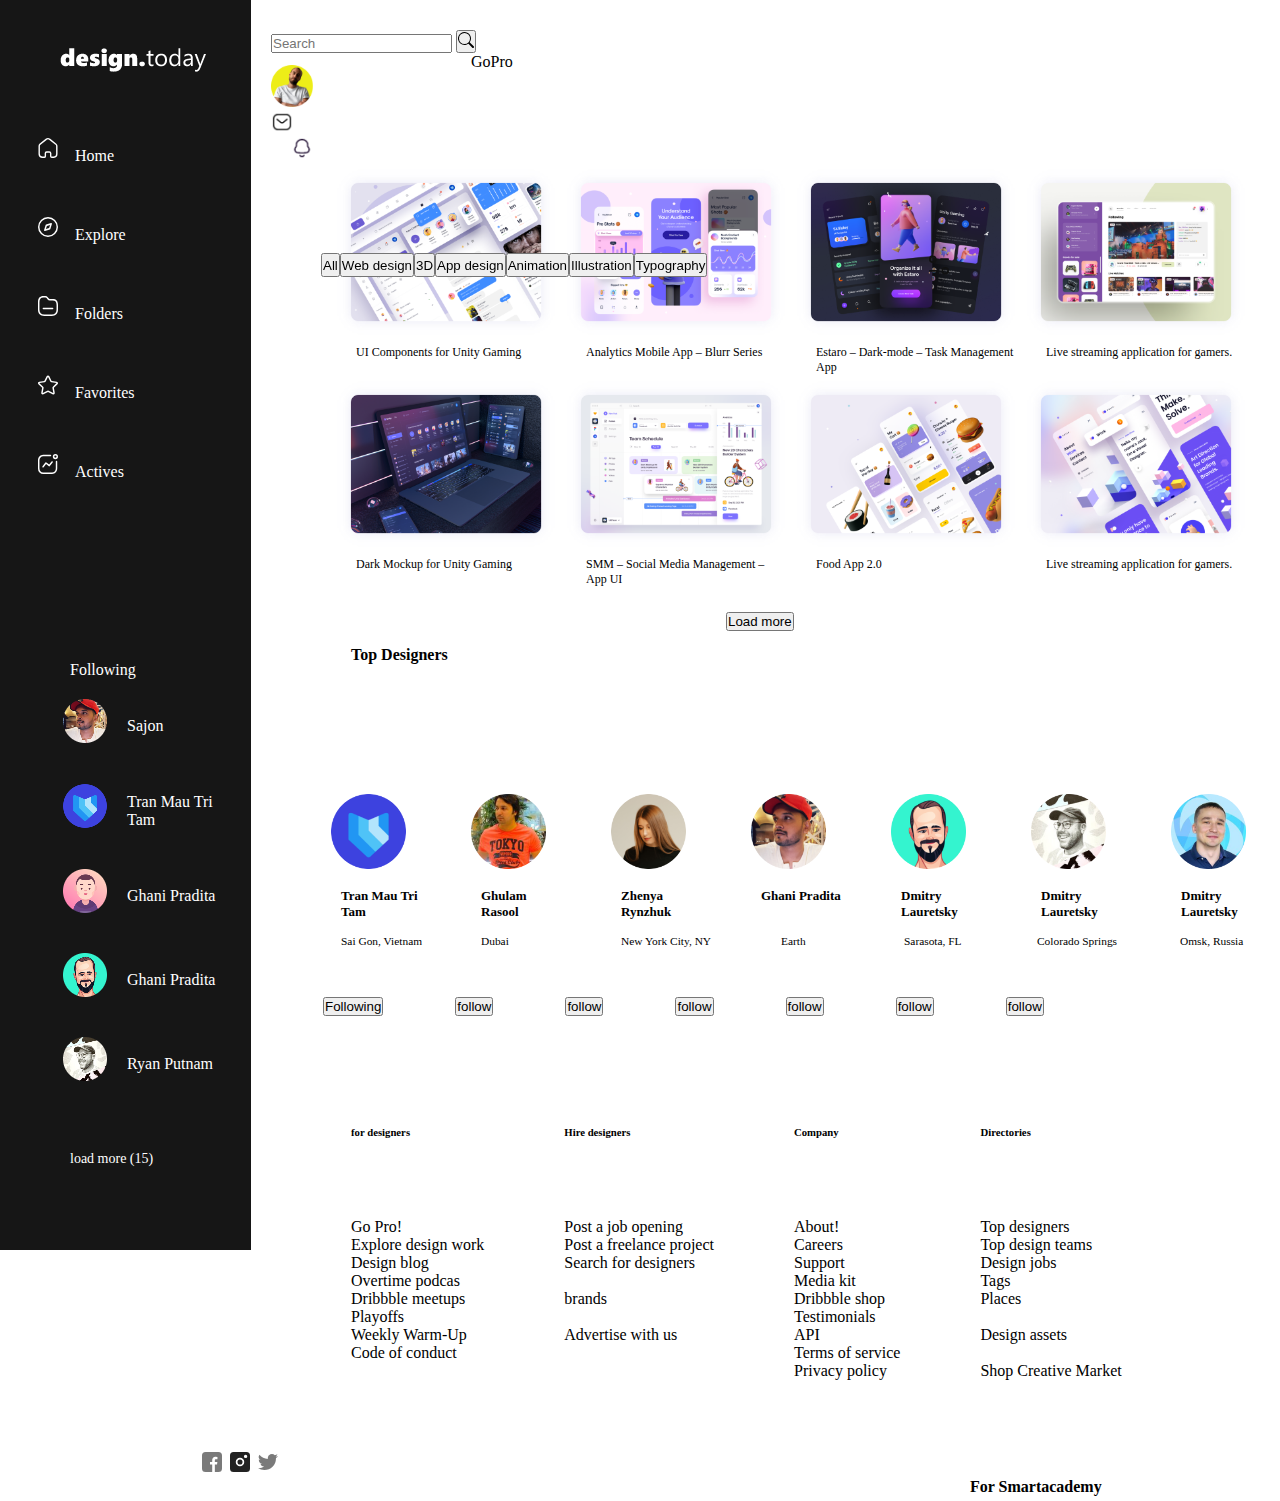
==== commit 3d82ed82: "phone...part 1" ====
--- a/index.html
+++ b/index.html
@@ -60,10 +60,10 @@
         <button class="btn btn-outline-success" type="submit"><svg xmlns="http://www.w3.org/2000/svg" width="16" height="16" fill="currentColor" class="bi bi-search" viewBox="0 0 16 16">
           <path d="M11.742 10.344a6.5 6.5 0 1 0-1.397 1.398h-.001c.03.04.062.078.098.115l3.85 3.85a1 1 0 0 0 1.415-1.414l-3.85-3.85a1.007 1.007 0 0 0-.115-.1zM12 6.5a5.5 5.5 0 1 1-11 0 5.5 5.5 0 0 1 11 0z"/>
         </svg></button>
+   
          <p>
           GoPro
         </p> 
-        
         <div class="bar-img">
           <a href="./secont.html"><img  src="./images/Group 33.png" height="42px"></a> 
         </div>
@@ -72,9 +72,7 @@
       </div>  
       <div class="bell">
         <img src="./images/Component 7 – 2.png" height="22px">
-      </div> 
-      
-      </form>            
+      </div>         
     </div>
    
  
--- a/styles/style.css
+++ b/styles/style.css
@@ -100,7 +100,7 @@
 /* Navugation */
 .load {
   padding: 15px;
-  margin-left: 500px;
+  margin-left: 460px;
   padding-right: 10px;
   margin-top: 10px;
 }
@@ -301,6 +301,9 @@
   .mess {
     display: none;
   }
+  .bar-img {
+    margin-left: -5px;
+  }
   .bell {
     display: none;
   }
@@ -364,4 +367,10 @@
     display: none;
     align-items: center;
   }
-}
+  .photo-img1 {
+    padding: 5px;
+  }
+  .photo-img1 {
+    margin-right: -40px;
+  }
+}
